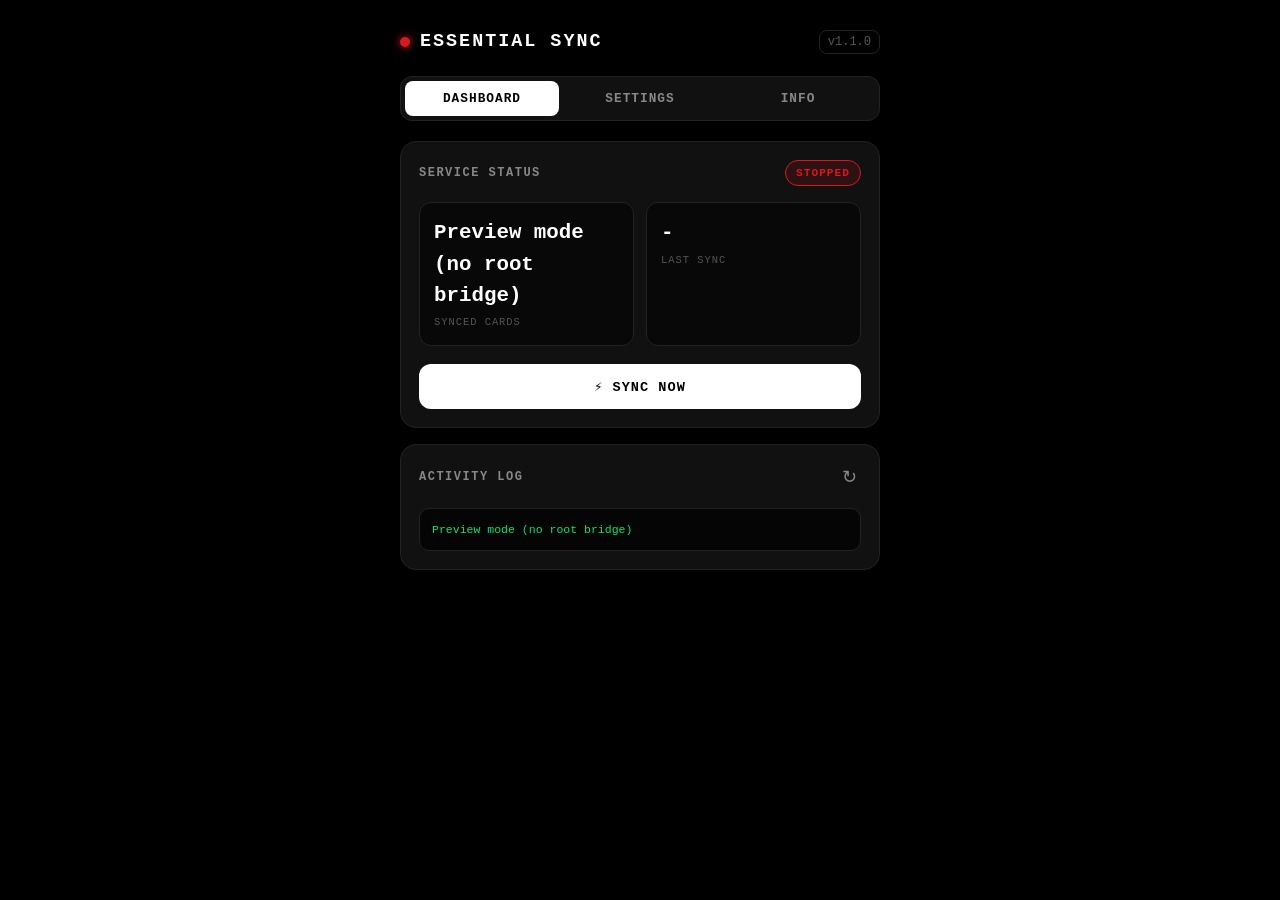
==== webroot/index.html @ 93b92f9a "feat(i18n): detect system language for note sections and localize docs" ====
<!DOCTYPE html>
<html lang="en">
<head>
    <meta charset="UTF-8">
    <meta name="viewport" content="width=device-width, initial-scale=1.0, user-scalable=no">
    <title>Essential Sync</title>
    <link rel="stylesheet" href="style.css">
</head>
<body>
    <div class="app-container">
        <!-- Header -->
        <header class="header">
            <div class="header-left">
                <span class="red-dot"></span>
                <h1 class="ndot-title">ESSENTIAL SYNC</h1>
            </div>
            <span class="version-tag">v1.1.0</span>
        </header>

        <!-- Navigation Tabs -->
        <nav class="nav-tabs">
            <button class="tab-btn active" data-tab="dashboard">DASHBOARD</button>
            <button class="tab-btn" data-tab="settings">SETTINGS</button>
            <button class="tab-btn" data-tab="about">INFO</button>
        </nav>

        <!-- Tab 1: Dashboard -->
        <main id="tab-dashboard" class="tab-content active">
            <!-- Status Card -->
            <div class="card status-card">
                <div class="card-header">
                    <span class="card-label">SERVICE STATUS</span>
                    <span id="daemon-badge" class="badge badge-loading">CHECKING...</span>
                </div>
                <div class="status-grid">
                    <div class="metric">
                        <span class="metric-val" id="stat-count">-</span>
                        <span class="metric-label">SYNCED CARDS</span>
                    </div>
                    <div class="metric">
                        <span class="metric-val" id="stat-time">-</span>
                        <span class="metric-label">LAST SYNC</span>
                    </div>
                </div>
                <button id="btn-sync-now" class="action-btn primary-btn">
                    <span>⚡ SYNC NOW</span>
                </button>
            </div>

            <!-- Live Logs Card -->
            <div class="card">
                <div class="card-header">
                    <span class="card-label">ACTIVITY LOG</span>
                    <button id="btn-refresh-log" class="icon-btn" title="Refresh">↻</button>
                </div>
                <pre id="log-console" class="log-console">Loading log output...</pre>
            </div>
        </main>

        <!-- Tab 2: Settings -->
        <main id="tab-settings" class="tab-content">
            <div class="card">
                <div class="card-header">
                    <span class="card-label">VAULT CONFIGURATION</span>
                </div>

                <div class="form-group">
                    <label for="select-vault">DETECTED OBSIDIAN VAULTS</label>
                    <select id="select-vault" class="input-select">
                        <option value="">Scanning vaults...</option>
                    </select>
                </div>

                <div class="form-group">
                    <label for="input-notes">NOTES INBOX PATH</label>
                    <input type="text" id="input-notes" class="input-text" placeholder="/storage/emulated/0/.../00-Zettelkasten">
                </div>

                <div class="form-group">
                    <label for="input-attachments">MEDIA ATTACHMENTS PATH</label>
                    <input type="text" id="input-attachments" class="input-text" placeholder="/storage/emulated/0/.../99-index/Files">
                </div>

                <div class="form-group">
                    <label for="select-format">FILENAME TIMESTAMP FORMAT</label>
                    <select id="select-format" class="input-select">
                        <option value="%Y-%m-%d %H.%M">YYYY-MM-DD HH.mm (Cross-Platform Recommended)</option>
                        <option value="%Y-%m-%d-%H%M">YYYY-MM-DD-HHmm (Dash Separator)</option>
                        <option value="%Y-%m-%d">YYYY-MM-DD (Date Only)</option>
                    </select>
                </div>

                <div class="form-group">
                    <label for="input-tag">DEFAULT TAG</label>
                    <input type="text" id="input-tag" class="input-text" placeholder="inbox/essential-space">
                </div>

                <div class="form-group">
                    <label for="select-lang">NOTE LANGUAGE</label>
                    <select id="select-lang" class="input-select">
                        <option value="auto">System Language (Auto-Detect)</option>
                        <option value="en">English (AI Summary, Note, Screenshot)</option>
                        <option value="tr">Türkçe (AI Özeti, Not, Ekran Görüntüsü)</option>
                        <option value="de">Deutsch (KI-Zusammenfassung, Notiz)</option>
                        <option value="fr">Français (Résumé IA, Note)</option>
                        <option value="es">Español (Resumen IA, Nota)</option>
                    </select>
                </div>

                <div class="btn-group">
                    <button id="btn-save-config" class="action-btn primary-btn">💾 SAVE SETTINGS</button>
                    <button id="btn-reset-history" class="action-btn secondary-btn">🔄 RE-SYNC ALL PAST NOTES</button>
                </div>
            </div>
        </main>

        <!-- Tab 3: About -->
        <main id="tab-about" class="tab-content">
            <div class="card">
                <div class="card-header">
                    <span class="card-label">ABOUT THIS ENGINE</span>
                </div>
                <div class="about-text">
                    <p><strong>Essential Sync</strong> is an ultra-lightweight, zero-battery bridge for Nothing OS.</p>
                    <ul class="feature-list">
                        <li><strong>100% Read-Only Safety:</strong> Uses Snap-to-RAM snapshotting. Never writes to or alters Nothing OS databases.</li>
                        <li><strong>Event-Driven:</strong> Driven by Linux <code>inotify</code>. Consumes 0.0% CPU and zero battery while idle.</li>
                        <li><strong>Native Obsidian Format:</strong> Extracts text, images (.webp), audio recordings (.wav), and AI transcripts cleanly into Markdown.</li>
                    </ul>
                    <hr class="divider">
                    <div class="about-footer">
                        <span>Developed by <strong>Melih Ak (@m24ih)</strong></span>
                        <a href="https://github.com/m24ih/nothing-essential-sync" target="_blank" class="link-btn">GitHub Repository</a>
                    </div>
                </div>
            </div>

            <!-- Software Update Card -->
            <div class="card" style="margin-top: 16px;">
                <div class="card-header">
                    <span class="card-label">SOFTWARE UPDATE</span>
                    <span id="update-status-badge" class="badge">v1.1.0</span>
                </div>
                <div style="font-size: 0.8rem; color: var(--text-secondary); margin-bottom: 12px;" id="update-info-text">
                    KernelSU auto-update enabled. Check GitHub for releases.
                </div>
                <div class="form-group" style="margin-bottom: 14px;">
                    <label for="select-channel">RELEASE CHANNEL</label>
                    <select id="select-channel" class="input-select">
                        <option value="stable" selected>Stable (Tagged Releases)</option>
                        <option value="nightly">Nightly (Continuous CI/CD)</option>
                    </select>
                </div>
                <div class="btn-group">
                    <button id="btn-check-update" class="action-btn secondary-btn">🔍 CHECK FOR UPDATES</button>
                    <button id="btn-install-update" class="action-btn primary-btn hidden">🚀 INSTALL UPDATE</button>
                </div>
            </div>
        </main>

        <!-- Footer / Notification Toast -->
        <div id="toast" class="toast hidden"></div>
    </div>

    <script src="app.js"></script>
</body>
</html>
---- webroot/style.css ----
/* ==========================================================================
   Nothing OS Aesthetic - Dark Monochrome Theme
   Designed for Nothing Essential Sync Module WebUI
   ========================================================================== */

:root {
    --bg-color: #000000;
    --card-bg: #111111;
    --card-border: #222222;
    --text-primary: #ffffff;
    --text-secondary: #888888;
    --text-muted: #555555;
    --accent-red: #d71920;
    --accent-green: #00e676;
    --font-mono: 'Space Mono', 'Courier New', Courier, monospace;
    --font-sans: -apple-system, BlinkMacSystemFont, "Segoe UI", Roboto, sans-serif;
    --radius-card: 16px;
    --radius-btn: 12px;
}

* {
    box-sizing: border-box;
    margin: 0;
    padding: 0;
    -webkit-tap-highlight-color: transparent;
}

body {
    background-color: var(--bg-color);
    color: var(--text-primary);
    font-family: var(--font-sans);
    line-height: 1.5;
    padding: 16px;
    user-select: none;
}

.app-container {
    max-width: 480px;
    margin: 0 auto;
}

/* Header */
.header {
    display: flex;
    justify-content: space-between;
    align-items: center;
    padding: 12px 0 20px 0;
}

.header-left {
    display: flex;
    align-items: center;
    gap: 10px;
}

.red-dot {
    width: 10px;
    height: 10px;
    background-color: var(--accent-red);
    border-radius: 50%;
    display: inline-block;
    box-shadow: 0 0 8px var(--accent-red);
}

.ndot-title {
    font-family: var(--font-mono);
    font-size: 1.15rem;
    font-weight: 700;
    letter-spacing: 2px;
    color: var(--text-primary);
}

.version-tag {
    font-family: var(--font-mono);
    font-size: 0.75rem;
    color: var(--text-muted);
    border: 1px solid var(--card-border);
    padding: 2px 8px;
    border-radius: 8px;
}

/* Navigation Tabs */
.nav-tabs {
    display: flex;
    background-color: var(--card-bg);
    border: 1px solid var(--card-border);
    border-radius: var(--radius-btn);
    padding: 4px;
    margin-bottom: 20px;
    gap: 4px;
}

.tab-btn {
    flex: 1;
    background: transparent;
    border: none;
    color: var(--text-secondary);
    font-family: var(--font-mono);
    font-size: 0.8rem;
    font-weight: 600;
    letter-spacing: 1px;
    padding: 10px 0;
    border-radius: 8px;
    cursor: pointer;
    transition: all 0.2s ease;
}

.tab-btn.active {
    background-color: var(--text-primary);
    color: var(--bg-color);
}

/* Content Tabs */
.tab-content {
    display: none;
}

.tab-content.active {
    display: block;
}

/* Cards */
.card {
    background-color: var(--card-bg);
    border: 1px solid var(--card-border);
    border-radius: var(--radius-card);
    padding: 18px;
    margin-bottom: 16px;
}

.card-header {
    display: flex;
    justify-content: space-between;
    align-items: center;
    margin-bottom: 16px;
}

.card-label {
    font-family: var(--font-mono);
    font-size: 0.75rem;
    font-weight: 700;
    letter-spacing: 1.5px;
    color: var(--text-secondary);
}

/* Badges */
.badge {
    font-family: var(--font-mono);
    font-size: 0.7rem;
    font-weight: 700;
    letter-spacing: 1px;
    padding: 4px 10px;
    border-radius: 20px;
    text-transform: uppercase;
}

.badge-active {
    background-color: rgba(0, 230, 118, 0.15);
    color: var(--accent-green);
    border: 1px solid var(--accent-green);
}

.badge-stopped {
    background-color: rgba(215, 25, 32, 0.15);
    color: var(--accent-red);
    border: 1px solid var(--accent-red);
}

.badge-loading {
    background-color: #222222;
    color: var(--text-secondary);
}

/* Status Grid */
.status-grid {
    display: grid;
    grid-template-columns: 1fr 1fr;
    gap: 12px;
    margin-bottom: 18px;
}

.metric {
    background-color: #080808;
    border: 1px solid var(--card-border);
    border-radius: 12px;
    padding: 14px;
    display: flex;
    flex-direction: column;
}

.metric-val {
    font-family: var(--font-mono);
    font-size: 1.3rem;
    font-weight: 700;
    color: var(--text-primary);
    margin-bottom: 4px;
}

.metric-label {
    font-family: var(--font-mono);
    font-size: 0.65rem;
    color: var(--text-muted);
    letter-spacing: 1px;
}

/* Form Groups */
.form-group {
    margin-bottom: 16px;
    display: flex;
    flex-direction: column;
}

.form-group label {
    font-family: var(--font-mono);
    font-size: 0.7rem;
    font-weight: 700;
    letter-spacing: 1px;
    color: var(--text-secondary);
    margin-bottom: 6px;
}

.input-text, .input-select {
    background-color: #080808;
    border: 1px solid var(--card-border);
    border-radius: 10px;
    padding: 12px 14px;
    color: var(--text-primary);
    font-family: var(--font-mono);
    font-size: 0.85rem;
    outline: none;
    transition: border-color 0.2s;
}

.input-text:focus, .input-select:focus {
    border-color: var(--text-secondary);
}

/* Buttons */
.action-btn {
    width: 100%;
    padding: 14px;
    border-radius: var(--radius-btn);
    font-family: var(--font-mono);
    font-size: 0.85rem;
    font-weight: 700;
    letter-spacing: 1px;
    cursor: pointer;
    transition: all 0.2s ease;
    border: none;
    display: flex;
    align-items: center;
    justify-content: center;
    gap: 8px;
}

.primary-btn {
    background-color: var(--text-primary);
    color: var(--bg-color);
}

.primary-btn:active {
    opacity: 0.85;
    transform: scale(0.99);
}

.secondary-btn {
    background-color: transparent;
    color: var(--text-secondary);
    border: 1px solid var(--card-border);
    margin-top: 10px;
}

.secondary-btn:active {
    background-color: #1a1a1a;
}

.icon-btn {
    background: transparent;
    border: none;
    color: var(--text-secondary);
    font-size: 1.1rem;
    cursor: pointer;
    padding: 4px;
}

.btn-group {
    margin-top: 20px;
}

/* Log Console */
.log-console {
    background-color: #050505;
    border: 1px solid var(--card-border);
    border-radius: 10px;
    padding: 12px;
    font-family: var(--font-mono);
    font-size: 0.72rem;
    color: #00e676;
    overflow-x: auto;
    max-height: 180px;
    white-space: pre-wrap;
    word-break: break-all;
}

/* About Section */
.about-text {
    font-size: 0.85rem;
    color: var(--text-secondary);
}

.feature-list {
    margin: 12px 0 16px 18px;
    font-size: 0.82rem;
}

.feature-list li {
    margin-bottom: 6px;
}

.feature-list code {
    background-color: #1f1f1f;
    padding: 2px 5px;
    border-radius: 4px;
    font-family: var(--font-mono);
    color: var(--text-primary);
}

.divider {
    border: 0;
    border-top: 1px solid var(--card-border);
    margin: 16px 0;
}

.about-footer {
    display: flex;
    justify-content: space-between;
    align-items: center;
    font-family: var(--font-mono);
    font-size: 0.75rem;
}

.link-btn {
    color: var(--accent-red);
    text-decoration: none;
    font-weight: 700;
}

/* Toast Notification */
.toast {
    position: fixed;
    bottom: 24px;
    left: 50%;
    transform: translateX(-50%);
    background-color: var(--text-primary);
    color: var(--bg-color);
    font-family: var(--font-mono);
    font-size: 0.8rem;
    font-weight: 700;
    padding: 10px 20px;
    border-radius: 30px;
    box-shadow: 0 4px 14px rgba(0,0,0,0.6);
    z-index: 1000;
    transition: opacity 0.3s ease;
}

.toast.hidden {
    opacity: 0;
    pointer-events: none;
}

.hidden {
    display: none !important;
}
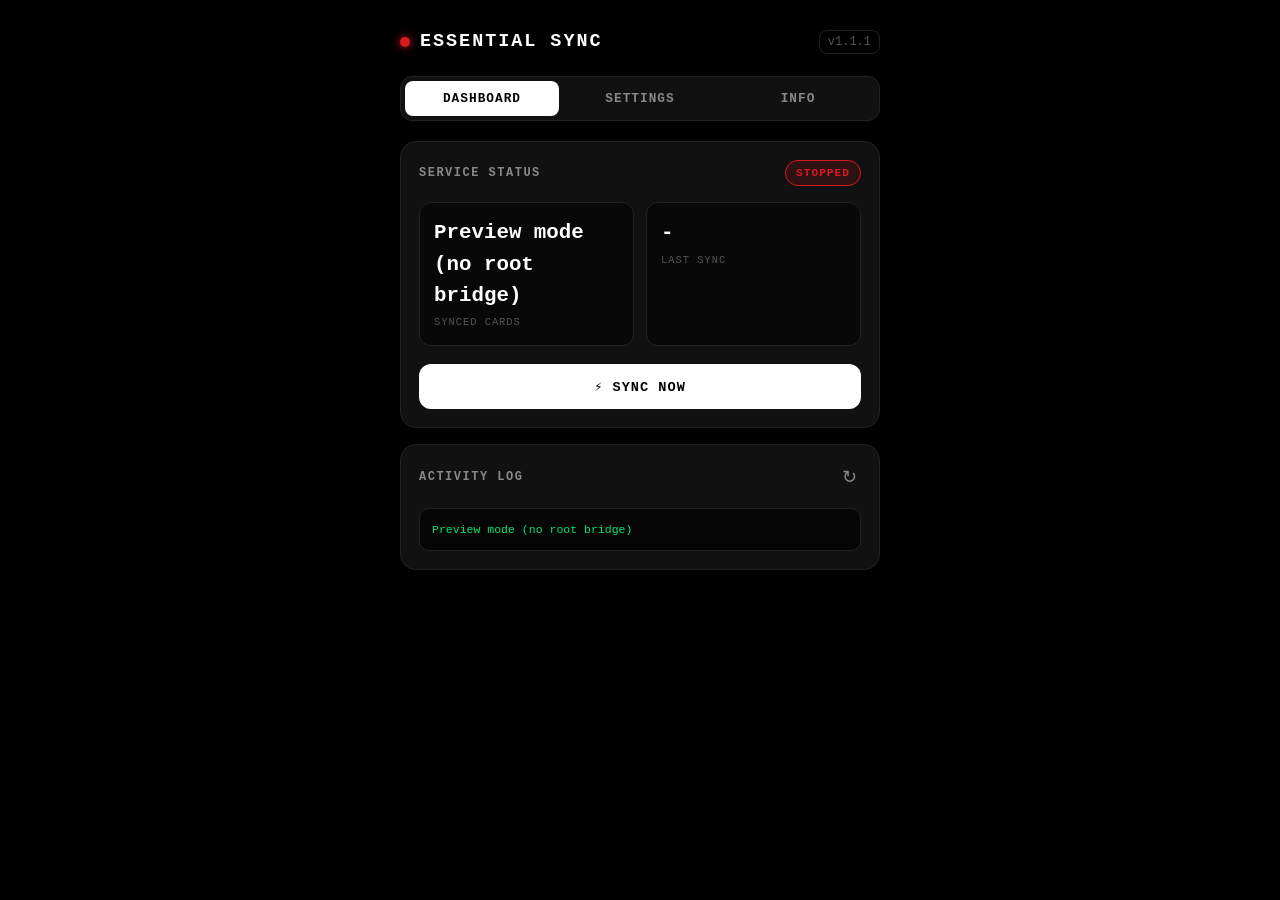
==== commit 6ee67c2f: "chore(release): bump version to v1.1.1" ====
--- a/webroot/index.html
+++ b/webroot/index.html
@@ -14,7 +14,7 @@
                 <span class="red-dot"></span>
                 <h1 class="ndot-title">ESSENTIAL SYNC</h1>
             </div>
-            <span class="version-tag">v1.1.0</span>
+            <span class="version-tag">v1.1.1</span>
         </header>
 
         <!-- Navigation Tabs -->
@@ -139,7 +139,7 @@
             <div class="card" style="margin-top: 16px;">
                 <div class="card-header">
                     <span class="card-label">SOFTWARE UPDATE</span>
-                    <span id="update-status-badge" class="badge">v1.1.0</span>
+                    <span id="update-status-badge" class="badge">v1.1.1</span>
                 </div>
                 <div style="font-size: 0.8rem; color: var(--text-secondary); margin-bottom: 12px;" id="update-info-text">
                     KernelSU auto-update enabled. Check GitHub for releases.
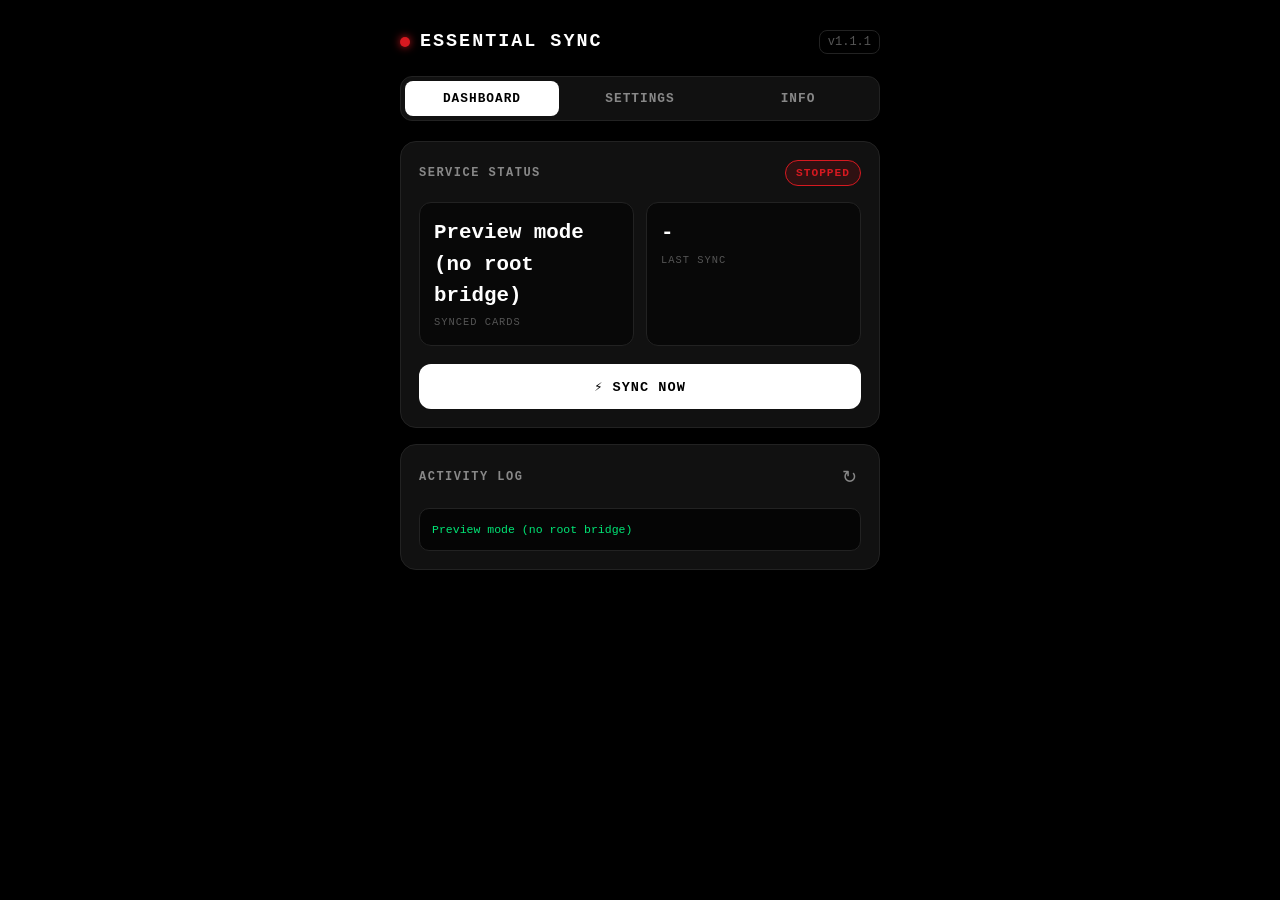
==== commit dd5e6985: "fix(webui): prevent double toasts, add hot-reload live updates and reboot button" ====
--- a/webroot/index.html
+++ b/webroot/index.html
@@ -154,6 +154,7 @@
                 <div class="btn-group">
                     <button id="btn-check-update" class="action-btn secondary-btn">🔍 CHECK FOR UPDATES</button>
                     <button id="btn-install-update" class="action-btn primary-btn hidden">🚀 INSTALL UPDATE</button>
+                    <button id="btn-reboot" class="action-btn hidden" style="background: var(--accent-red); color: #fff; margin-top: 8px;">🔄 REBOOT PHONE</button>
                 </div>
             </div>
         </main>
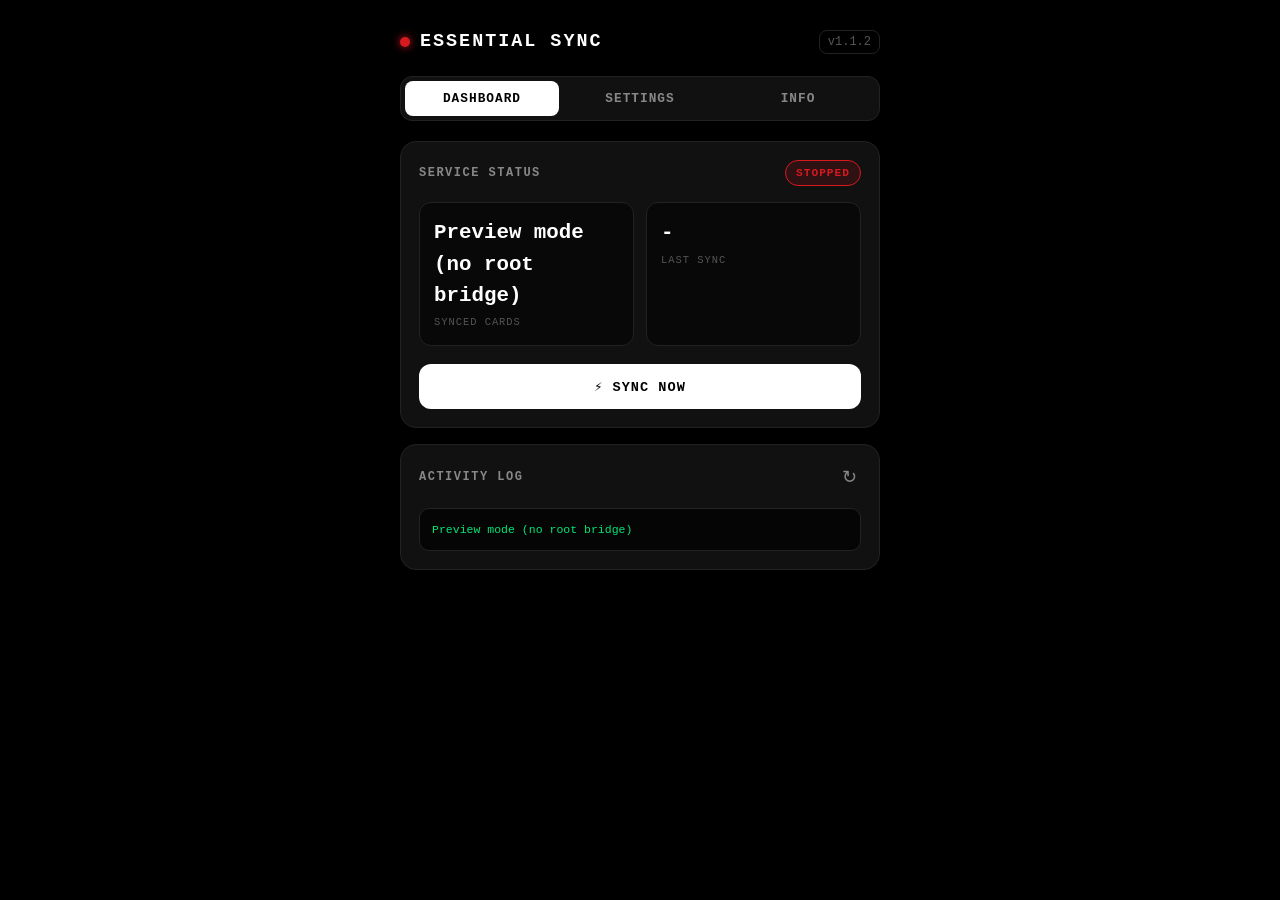
==== commit 0c7dbd7a: "chore(release): bump to v1.1.2 and format release title with version first" ====
--- a/webroot/index.html
+++ b/webroot/index.html
@@ -14,7 +14,7 @@
                 <span class="red-dot"></span>
                 <h1 class="ndot-title">ESSENTIAL SYNC</h1>
             </div>
-            <span class="version-tag">v1.1.1</span>
+            <span class="version-tag">v1.1.2</span>
         </header>
 
         <!-- Navigation Tabs -->
@@ -139,7 +139,7 @@
             <div class="card" style="margin-top: 16px;">
                 <div class="card-header">
                     <span class="card-label">SOFTWARE UPDATE</span>
-                    <span id="update-status-badge" class="badge">v1.1.1</span>
+                    <span id="update-status-badge" class="badge">v1.1.2</span>
                 </div>
                 <div style="font-size: 0.8rem; color: var(--text-secondary); margin-bottom: 12px;" id="update-info-text">
                     KernelSU auto-update enabled. Check GitHub for releases.
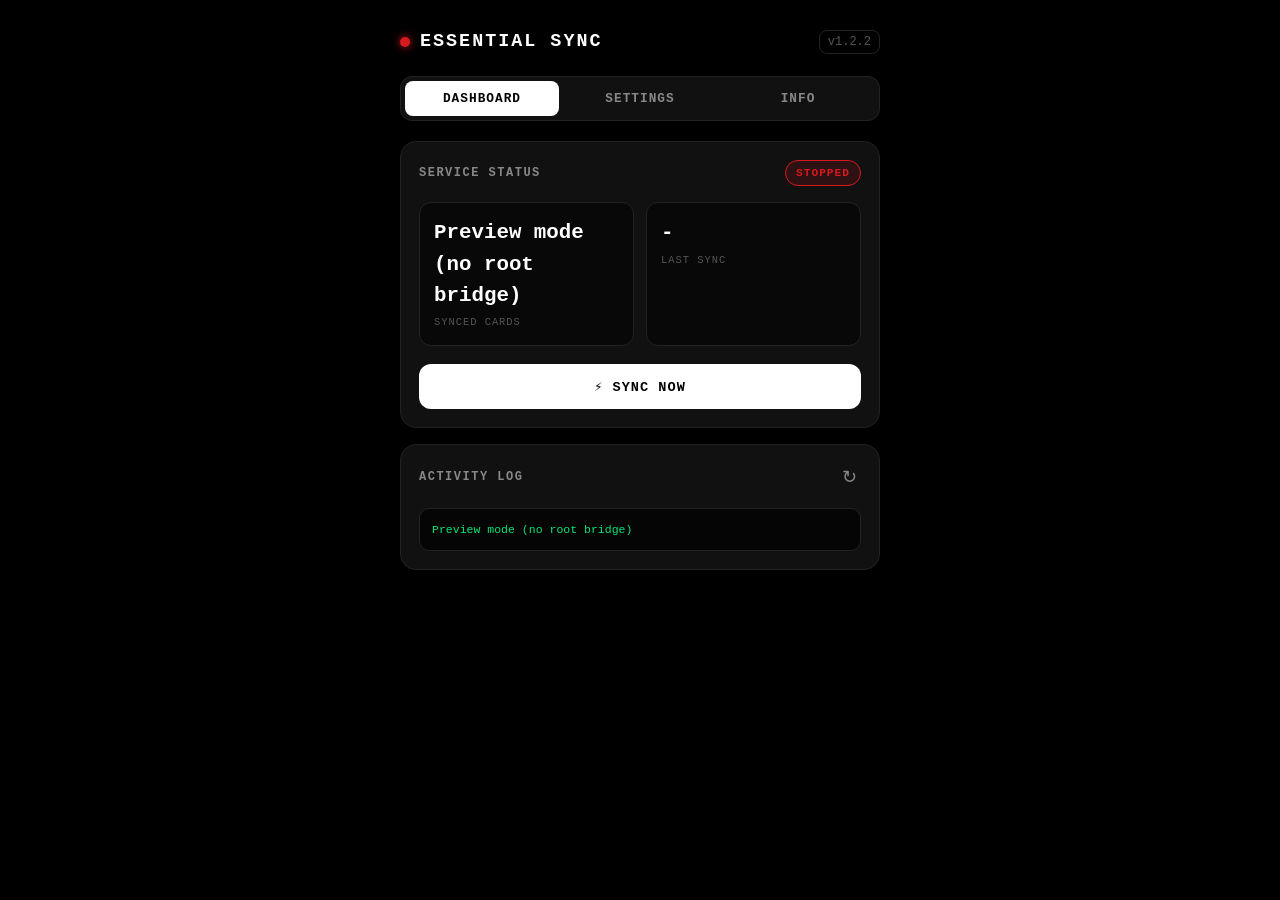
==== commit cc5a5e02: "fix(webui): dynamically sync version tag and update badge with module.prop" ====
--- a/webroot/index.html
+++ b/webroot/index.html
@@ -14,7 +14,7 @@
                 <span class="red-dot"></span>
                 <h1 class="ndot-title">ESSENTIAL SYNC</h1>
             </div>
-            <span class="version-tag">v1.1.2</span>
+            <span class="version-tag">v1.2.2</span>
         </header>
 
         <!-- Navigation Tabs -->
@@ -123,9 +123,9 @@
                 <div class="about-text">
                     <p><strong>Essential Sync</strong> is an ultra-lightweight, zero-battery bridge for Nothing OS.</p>
                     <ul class="feature-list">
-                        <li><strong>100% Read-Only Safety:</strong> Uses Snap-to-RAM snapshotting. Never writes to or alters Nothing OS databases.</li>
+                        <li><strong>100% Read-Only Safety:</strong> Direct SQLite URI (mode=ro) zero-write queries. Never alters or locks Nothing OS databases.</li>
                         <li><strong>Event-Driven:</strong> Driven by Linux <code>inotify</code>. Consumes 0.0% CPU and zero battery while idle.</li>
-                        <li><strong>Native Obsidian Format:</strong> Extracts text, images (.webp), audio recordings (.wav), and AI transcripts cleanly into Markdown.</li>
+                        <li><strong>Native Obsidian Format:</strong> Extracts text, images (.webp), audio recordings (.m4a), tasks, and AI transcripts cleanly into Markdown.</li>
                     </ul>
                     <hr class="divider">
                     <div class="about-footer">
@@ -139,7 +139,7 @@
             <div class="card" style="margin-top: 16px;">
                 <div class="card-header">
                     <span class="card-label">SOFTWARE UPDATE</span>
-                    <span id="update-status-badge" class="badge">v1.1.2</span>
+                    <span id="update-status-badge" class="badge">v1.2.2</span>
                 </div>
                 <div style="font-size: 0.8rem; color: var(--text-secondary); margin-bottom: 12px;" id="update-info-text">
                     KernelSU auto-update enabled. Check GitHub for releases.
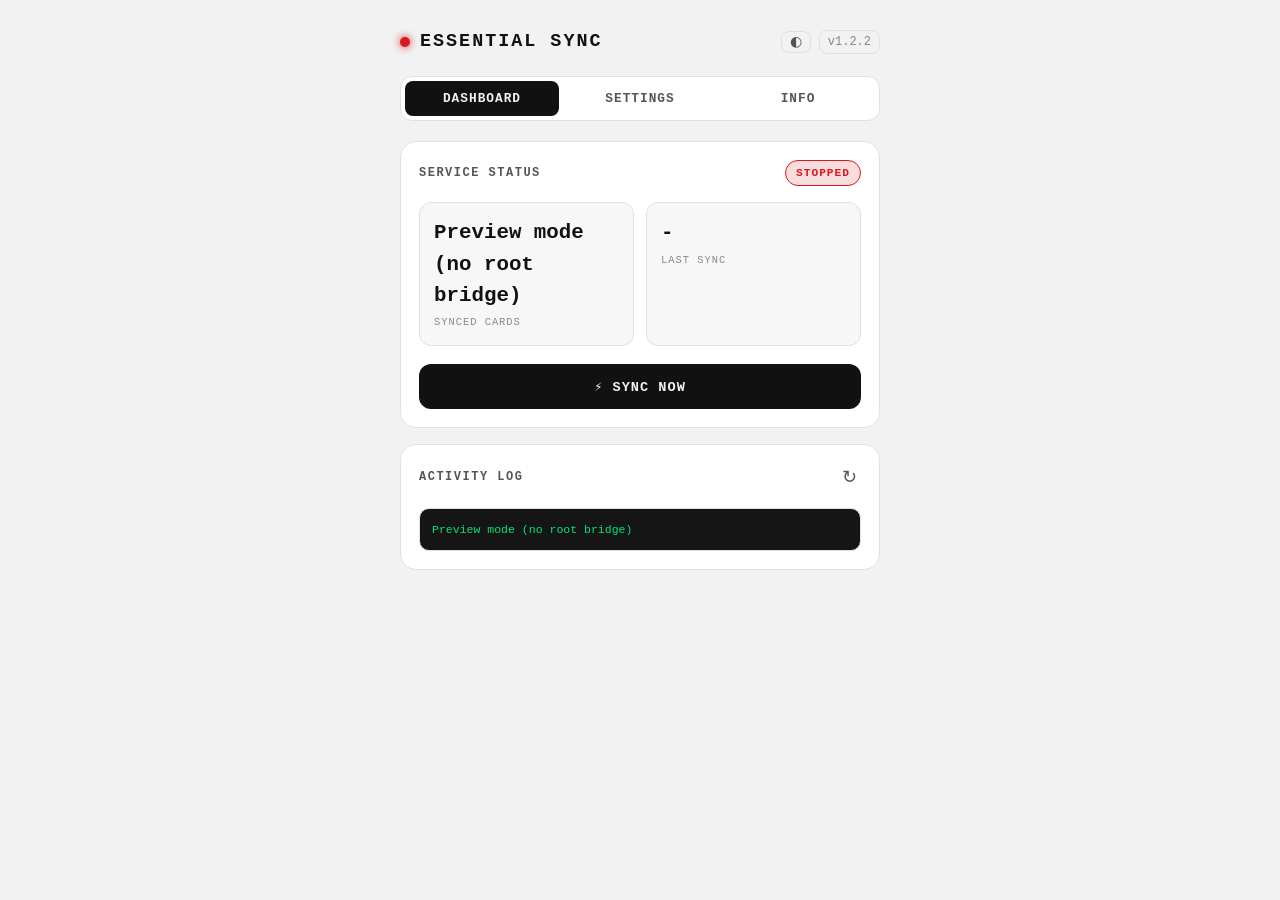
==== commit 5ecd34ed: "feat(webui): add system, light, and dark theme support" ====
--- a/webroot/index.html
+++ b/webroot/index.html
@@ -14,7 +14,12 @@
                 <span class="red-dot"></span>
                 <h1 class="ndot-title">ESSENTIAL SYNC</h1>
             </div>
-            <span class="version-tag">v1.2.2</span>
+            <div class="header-right">
+                <button id="btn-theme-toggle" class="theme-toggle-btn" title="Toggle theme (System / Light / Dark)">
+                    <span id="theme-icon">◐</span>
+                </button>
+                <span class="version-tag">v1.2.2</span>
+            </div>
         </header>
 
         <!-- Navigation Tabs -->
@@ -107,6 +112,15 @@
                     </select>
                 </div>
 
+                <div class="form-group">
+                    <label for="select-theme">APPEARANCE THEME</label>
+                    <select id="select-theme" class="input-select">
+                        <option value="system">System Default (Auto)</option>
+                        <option value="light">Light Theme (Nothing Light)</option>
+                        <option value="dark">Dark Theme (Nothing Dark)</option>
+                    </select>
+                </div>
+
                 <div class="btn-group">
                     <button id="btn-save-config" class="action-btn primary-btn">💾 SAVE SETTINGS</button>
                     <button id="btn-reset-history" class="action-btn secondary-btn">🔄 RE-SYNC ALL PAST NOTES</button>
--- a/webroot/style.css
+++ b/webroot/style.css
@@ -1,21 +1,73 @@
 /* ==========================================================================
-   Nothing OS Aesthetic - Dark Monochrome Theme
+   Nothing OS Aesthetic - Monochrome Theme System (System / Dark / Light)
    Designed for Nothing Essential Sync Module WebUI
    ========================================================================== */
 
-:root {
+:root,
+[data-theme="dark"] {
     --bg-color: #000000;
     --card-bg: #111111;
     --card-border: #222222;
+    --input-bg: #080808;
+    --metric-bg: #080808;
     --text-primary: #ffffff;
     --text-secondary: #888888;
     --text-muted: #555555;
     --accent-red: #d71920;
     --accent-green: #00e676;
+    --code-bg: #1f1f1f;
+    --secondary-hover: #1a1a1a;
+    --console-bg: #050505;
+    --console-text: #00e676;
+    --badge-loading-bg: #222222;
+    --badge-loading-text: #888888;
+    --toast-shadow: rgba(0,0,0,0.6);
     --font-mono: 'Space Mono', 'Courier New', Courier, monospace;
     --font-sans: -apple-system, BlinkMacSystemFont, "Segoe UI", Roboto, sans-serif;
     --radius-card: 16px;
     --radius-btn: 12px;
+}
+
+[data-theme="light"] {
+    --bg-color: #f2f2f2;
+    --card-bg: #ffffff;
+    --card-border: #e0e0e0;
+    --input-bg: #f7f7f7;
+    --metric-bg: #f7f7f7;
+    --text-primary: #111111;
+    --text-secondary: #555555;
+    --text-muted: #888888;
+    --accent-red: #d71920;
+    --accent-green: #008744;
+    --code-bg: #eaeaea;
+    --secondary-hover: #e8e8e8;
+    --console-bg: #151515;
+    --console-text: #00e676;
+    --badge-loading-bg: #e2e2e2;
+    --badge-loading-text: #666666;
+    --toast-shadow: rgba(0,0,0,0.15);
+}
+
+@media (prefers-color-scheme: light) {
+    :root:not([data-theme="dark"]) {
+        --bg-color: #f2f2f2;
+        --card-bg: #ffffff;
+        --card-border: #e0e0e0;
+        --input-bg: #f7f7f7;
+        --metric-bg: #f7f7f7;
+        --text-primary: #111111;
+        --text-secondary: #555555;
+        --text-muted: #888888;
+        --accent-red: #d71920;
+        --accent-green: #008744;
+        --code-bg: #eaeaea;
+        --secondary-hover: #e8e8e8;
+        --console-bg: #151515;
+        --console-text: #00e676;
+        --badge-loading-bg: #e2e2e2;
+        --badge-loading-text: #666666;
+        --toast-shadow: rgba(0,0,0,0.15);
+    }
 }
 
 * {
@@ -70,6 +122,33 @@
     color: var(--text-primary);
 }
 
+.header-right {
+    display: flex;
+    align-items: center;
+    gap: 8px;
+}
+
+.theme-toggle-btn {
+    background: transparent;
+    border: 1px solid var(--card-border);
+    color: var(--text-secondary);
+    border-radius: 8px;
+    padding: 3px 8px;
+    font-size: 0.85rem;
+    cursor: pointer;
+    display: inline-flex;
+    align-items: center;
+    justify-content: center;
+    line-height: 1;
+    transition: all 0.2s ease;
+}
+
+.theme-toggle-btn:hover,
+.theme-toggle-btn:active {
+    color: var(--text-primary);
+    border-color: var(--text-secondary);
+}
+
 .version-tag {
     font-family: var(--font-mono);
     font-size: 0.75rem;
@@ -167,8 +246,8 @@
 }
 
 .badge-loading {
-    background-color: #222222;
-    color: var(--text-secondary);
+    background-color: var(--badge-loading-bg);
+    color: var(--badge-loading-text);
 }
 
 /* Status Grid */
@@ -180,7 +259,7 @@
 }
 
 .metric {
-    background-color: #080808;
+    background-color: var(--metric-bg);
     border: 1px solid var(--card-border);
     border-radius: 12px;
     padding: 14px;
@@ -220,7 +299,7 @@
 }
 
 .input-text, .input-select {
-    background-color: #080808;
+    background-color: var(--input-bg);
     border: 1px solid var(--card-border);
     border-radius: 10px;
     padding: 12px 14px;
@@ -271,7 +350,7 @@
 }
 
 .secondary-btn:active {
-    background-color: #1a1a1a;
+    background-color: var(--secondary-hover);
 }
 
 .icon-btn {
@@ -289,13 +368,13 @@
 
 /* Log Console */
 .log-console {
-    background-color: #050505;
+    background-color: var(--console-bg);
     border: 1px solid var(--card-border);
     border-radius: 10px;
     padding: 12px;
     font-family: var(--font-mono);
     font-size: 0.72rem;
-    color: #00e676;
+    color: var(--console-text);
     overflow-x: auto;
     max-height: 180px;
     white-space: pre-wrap;
@@ -318,7 +397,7 @@
 }
 
 .feature-list code {
-    background-color: #1f1f1f;
+    background-color: var(--code-bg);
     padding: 2px 5px;
     border-radius: 4px;
     font-family: var(--font-mono);
@@ -358,7 +437,7 @@
     font-weight: 700;
     padding: 10px 20px;
     border-radius: 30px;
-    box-shadow: 0 4px 14px rgba(0,0,0,0.6);
+    box-shadow: 0 4px 14px var(--toast-shadow);
     z-index: 1000;
     transition: opacity 0.3s ease;
 }
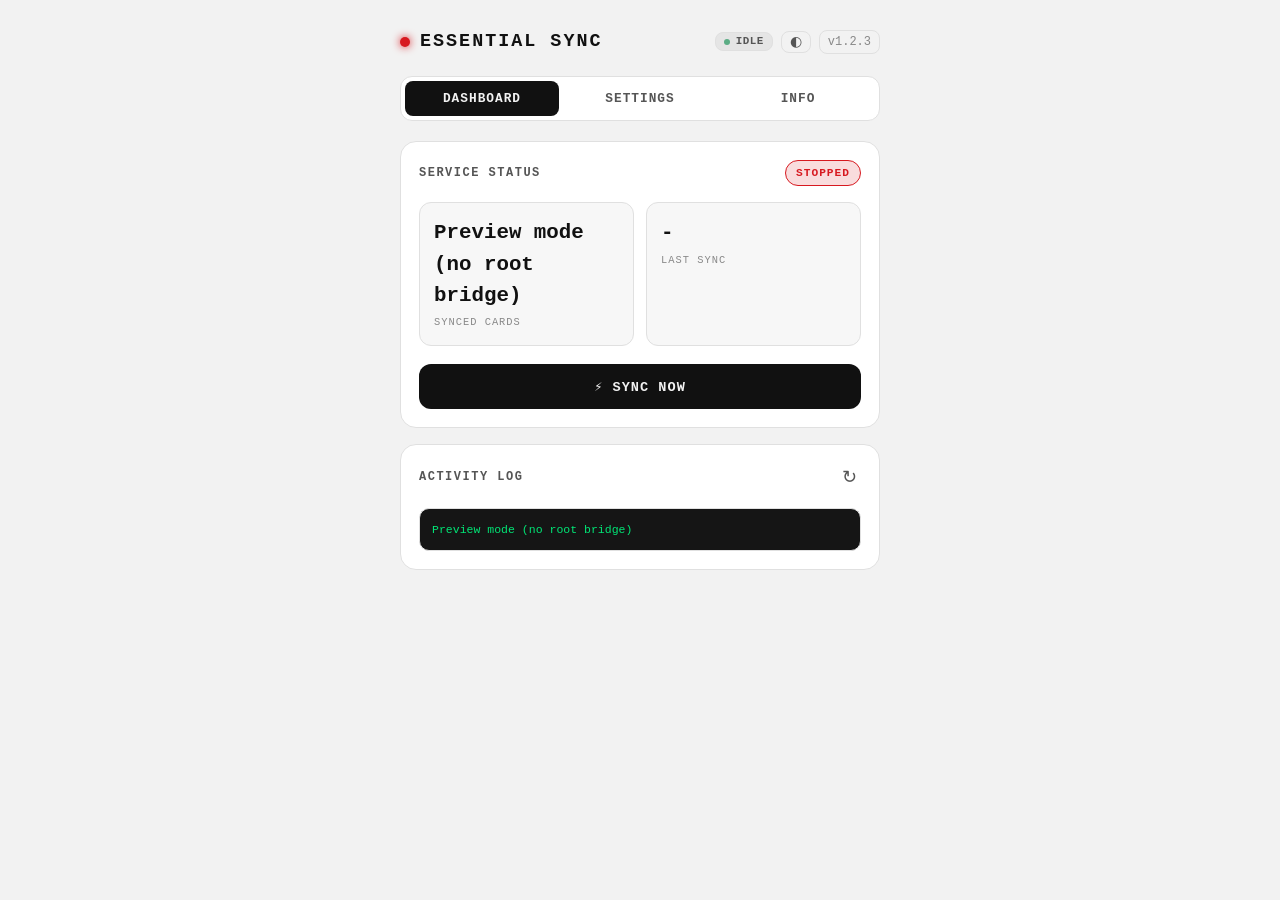
==== commit abd1398e: "feat(core): optimize power, batch sqlite processing, and modernize english-first" ====
--- a/webroot/index.html
+++ b/webroot/index.html
@@ -15,10 +15,11 @@
                 <h1 class="ndot-title">ESSENTIAL SYNC</h1>
             </div>
             <div class="header-right">
+                <div id="status-badge" class="status-badge status-idle">Idle</div>
                 <button id="btn-theme-toggle" class="theme-toggle-btn" title="Toggle theme (System / Light / Dark)">
                     <span id="theme-icon">◐</span>
                 </button>
-                <span class="version-tag">v1.2.2</span>
+                <span class="version-tag">v1.2.3</span>
             </div>
         </header>
 
@@ -103,8 +104,8 @@
                 <div class="form-group">
                     <label for="select-lang">NOTE LANGUAGE</label>
                     <select id="select-lang" class="input-select">
+                        <option value="en" selected>English (Default - AI Summary, Note, Screenshot)</option>
                         <option value="auto">System Language (Auto-Detect)</option>
-                        <option value="en">English (AI Summary, Note, Screenshot)</option>
                         <option value="tr">Türkçe (AI Özeti, Not, Ekran Görüntüsü)</option>
                         <option value="de">Deutsch (KI-Zusammenfassung, Notiz)</option>
                         <option value="fr">Français (Résumé IA, Note)</option>
@@ -153,7 +154,7 @@
             <div class="card" style="margin-top: 16px;">
                 <div class="card-header">
                     <span class="card-label">SOFTWARE UPDATE</span>
-                    <span id="update-status-badge" class="badge">v1.2.2</span>
+                    <span id="update-status-badge" class="badge">v1.2.3</span>
                 </div>
                 <div style="font-size: 0.8rem; color: var(--text-secondary); margin-bottom: 12px;" id="update-info-text">
                     KernelSU auto-update enabled. Check GitHub for releases.
--- a/webroot/style.css
+++ b/webroot/style.css
@@ -250,6 +250,103 @@
     color: var(--badge-loading-text);
 }
 
+/* Live Status Badge */
+.status-badge {
+    font-family: var(--font-mono);
+    font-size: 0.68rem;
+    font-weight: 700;
+    letter-spacing: 0.5px;
+    padding: 3px 8px;
+    border-radius: 8px;
+    text-transform: uppercase;
+    display: inline-flex;
+    align-items: center;
+    gap: 6px;
+    line-height: 1;
+    transition: all 0.25s ease;
+}
+
+.status-badge::before {
+    content: '';
+    display: inline-block;
+    width: 6px;
+    height: 6px;
+    border-radius: 50%;
+}
+
+/* Status: Idle (subtle gray/green) */
+.status-idle {
+    background-color: rgba(128, 128, 128, 0.12);
+    color: var(--text-secondary);
+    border: 1px solid var(--card-border);
+}
+
+.status-idle::before {
+    background-color: var(--accent-green);
+    opacity: 0.6;
+}
+
+/* Status: Waiting for AI (pulsating amber) */
+.status-waiting_ai {
+    background-color: rgba(255, 179, 0, 0.15);
+    color: #ffb300;
+    border: 1px solid rgba(255, 179, 0, 0.45);
+    animation: pulse-amber 1.8s infinite ease-in-out;
+}
+
+.status-waiting_ai::before {
+    background-color: #ffb300;
+    box-shadow: 0 0 6px #ffb300;
+}
+
+/* Status: Syncing (pulsating blue/green) */
+.status-syncing {
+    background-color: rgba(0, 210, 255, 0.15);
+    color: #00d2ff;
+    border: 1px solid rgba(0, 210, 255, 0.45);
+    animation: pulse-syncing 1.4s infinite ease-in-out;
+}
+
+.status-syncing::before {
+    background-color: #00d2ff;
+    box-shadow: 0 0 6px #00d2ff;
+}
+
+[data-theme="light"] .status-waiting_ai {
+    color: #d97706;
+    border-color: rgba(217, 119, 6, 0.45);
+    background-color: rgba(217, 119, 6, 0.12);
+}
+
+[data-theme="light"] .status-syncing {
+    color: #0288d1;
+    border-color: rgba(2, 136, 209, 0.45);
+    background-color: rgba(2, 136, 209, 0.12);
+}
+
+@keyframes pulse-amber {
+    0%, 100% {
+        opacity: 1;
+        box-shadow: 0 0 0 0 rgba(255, 179, 0, 0.4);
+    }
+    50% {
+        opacity: 0.85;
+        box-shadow: 0 0 8px 1px rgba(255, 179, 0, 0.25);
+    }
+}
+
+@keyframes pulse-syncing {
+    0%, 100% {
+        opacity: 1;
+        box-shadow: 0 0 0 0 rgba(0, 210, 255, 0.4);
+    }
+    50% {
+        opacity: 0.85;
+        box-shadow: 0 0 8px 1px rgba(0, 210, 255, 0.25);
+    }
+}
+
+
 /* Status Grid */
 .status-grid {
     display: grid;
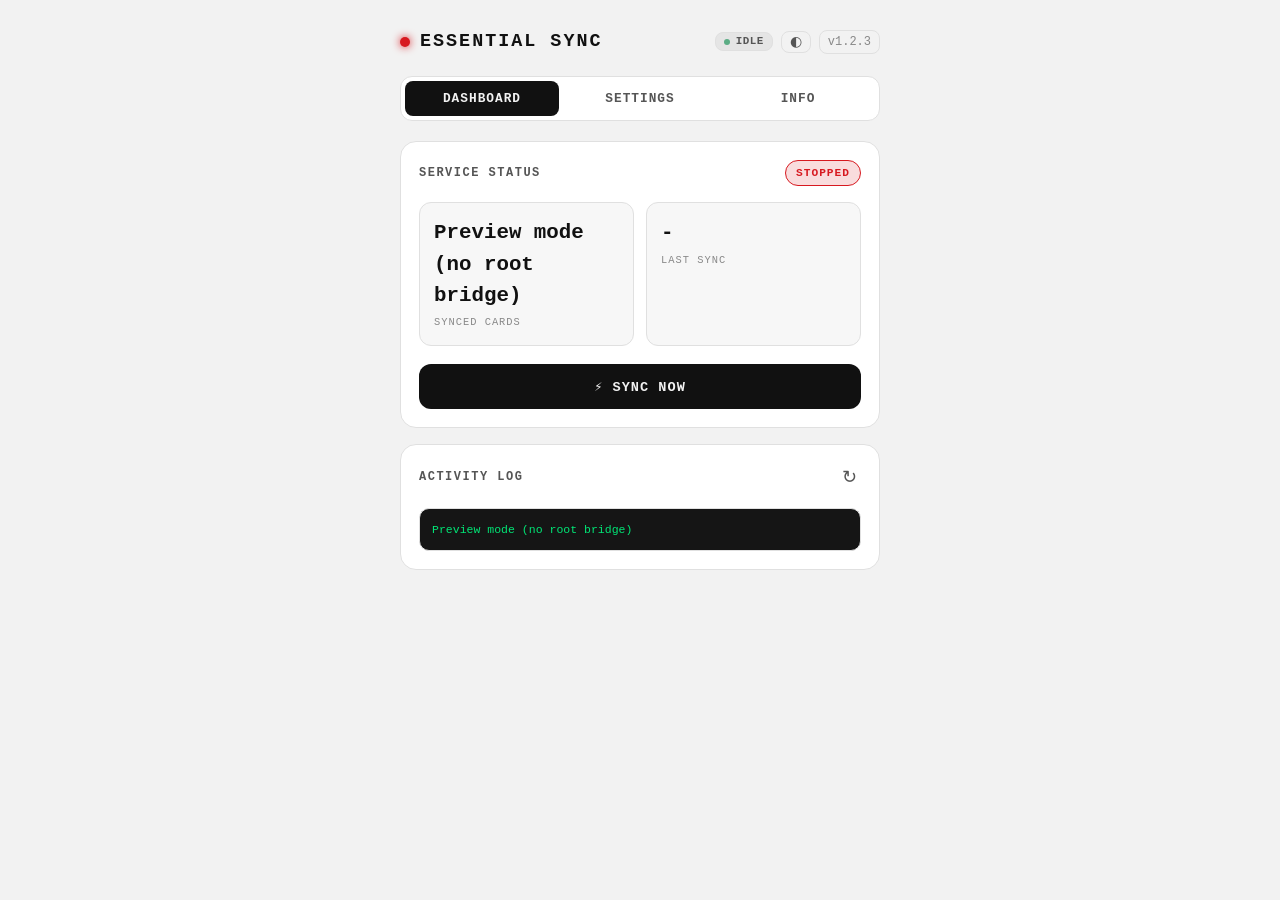
==== commit 4aa8d851: "chore(release): bump version to v1.3.0" ====
--- a/webroot/index.html
+++ b/webroot/index.html
@@ -19,7 +19,7 @@
                 <button id="btn-theme-toggle" class="theme-toggle-btn" title="Toggle theme (System / Light / Dark)">
                     <span id="theme-icon">◐</span>
                 </button>
-                <span class="version-tag">v1.2.3</span>
+                <span class="version-tag">v1.3.0</span>
             </div>
         </header>
 
@@ -154,7 +154,7 @@
             <div class="card" style="margin-top: 16px;">
                 <div class="card-header">
                     <span class="card-label">SOFTWARE UPDATE</span>
-                    <span id="update-status-badge" class="badge">v1.2.3</span>
+                    <span id="update-status-badge" class="badge">v1.3.0</span>
                 </div>
                 <div style="font-size: 0.8rem; color: var(--text-secondary); margin-bottom: 12px;" id="update-info-text">
                     KernelSU auto-update enabled. Check GitHub for releases.
